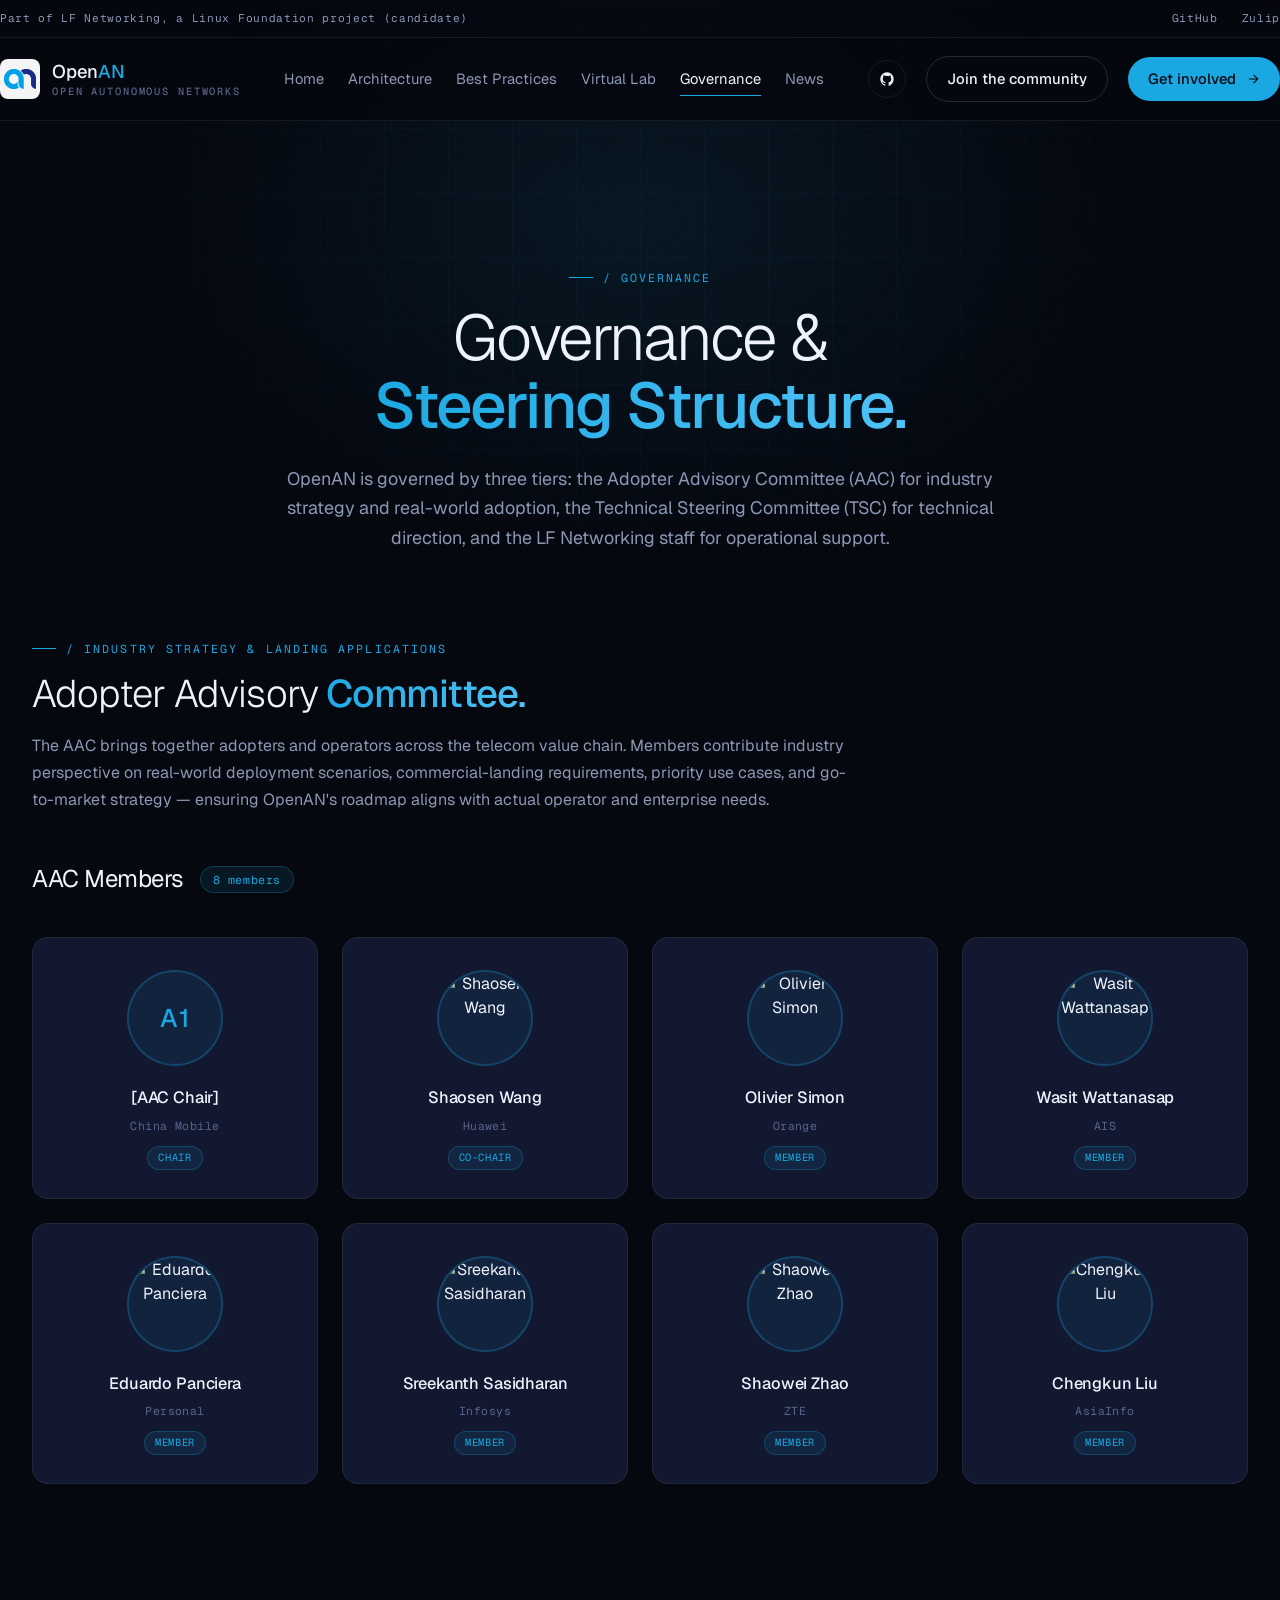
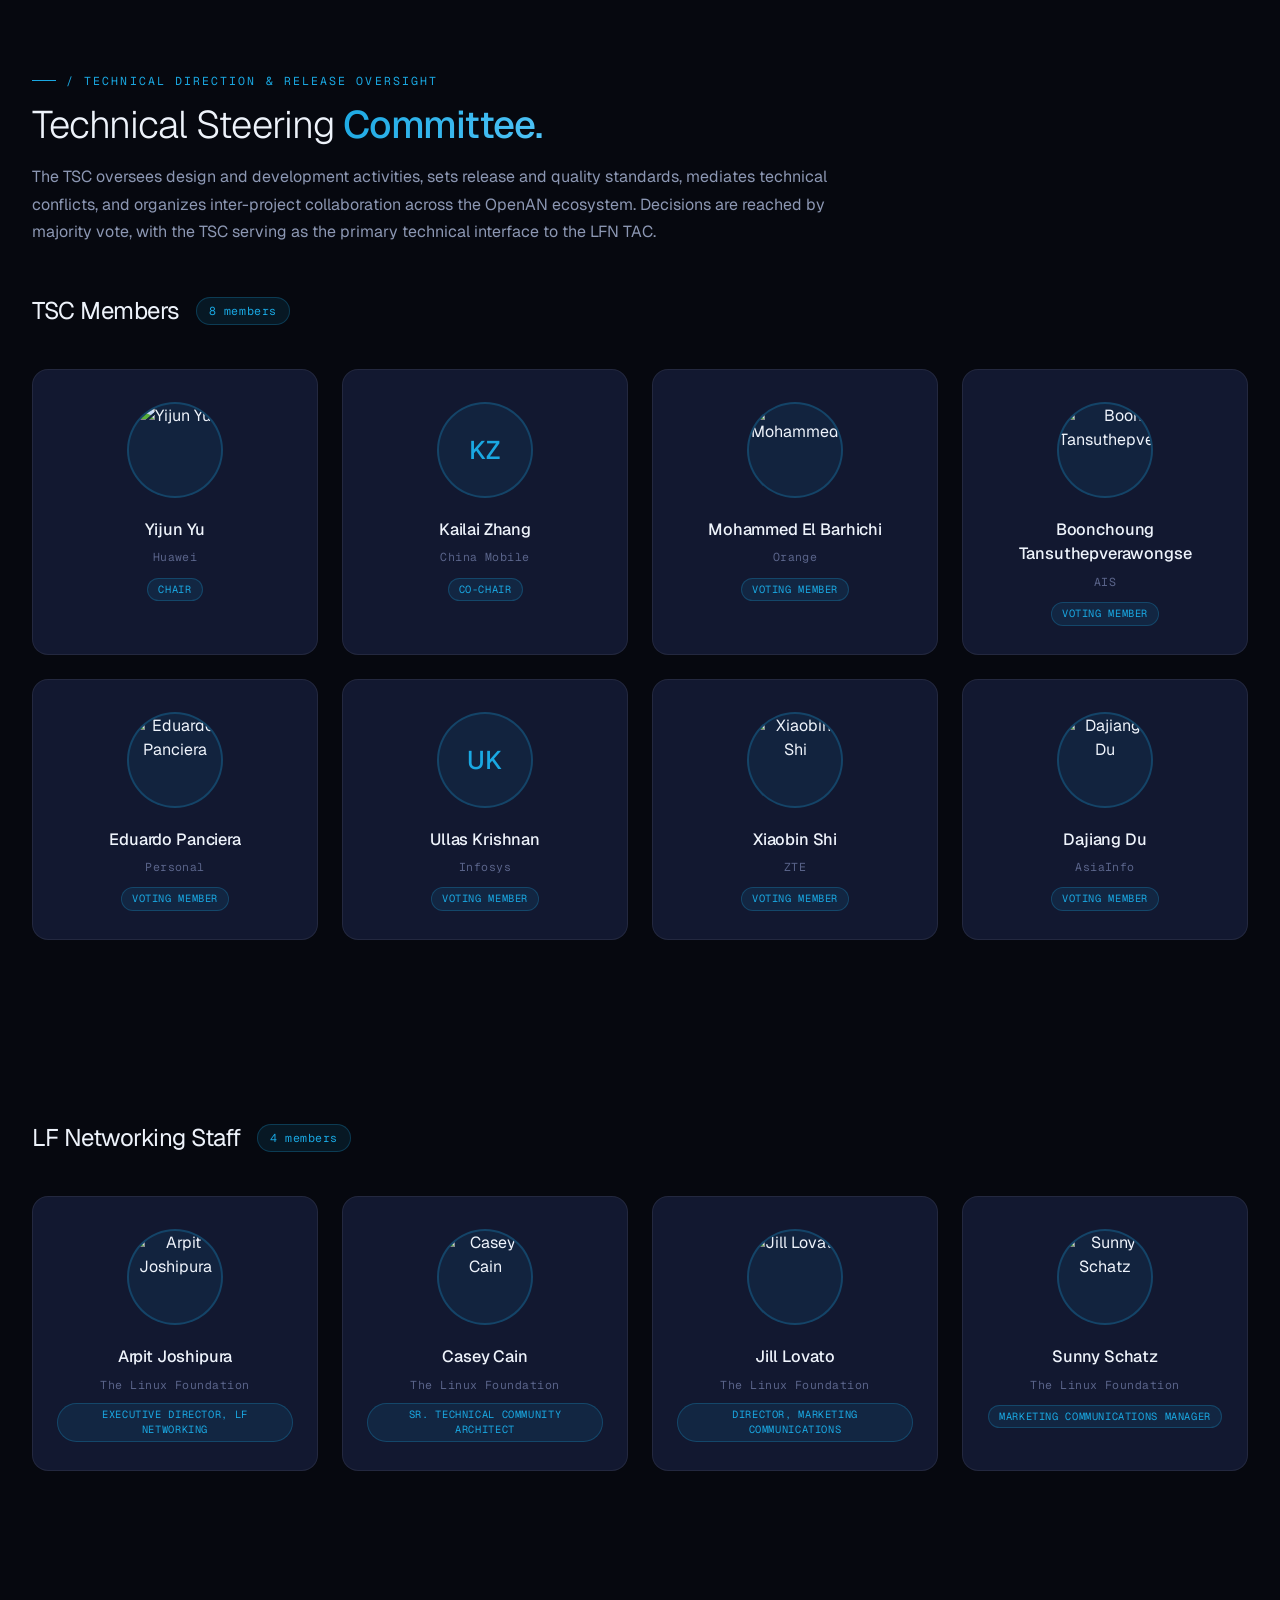
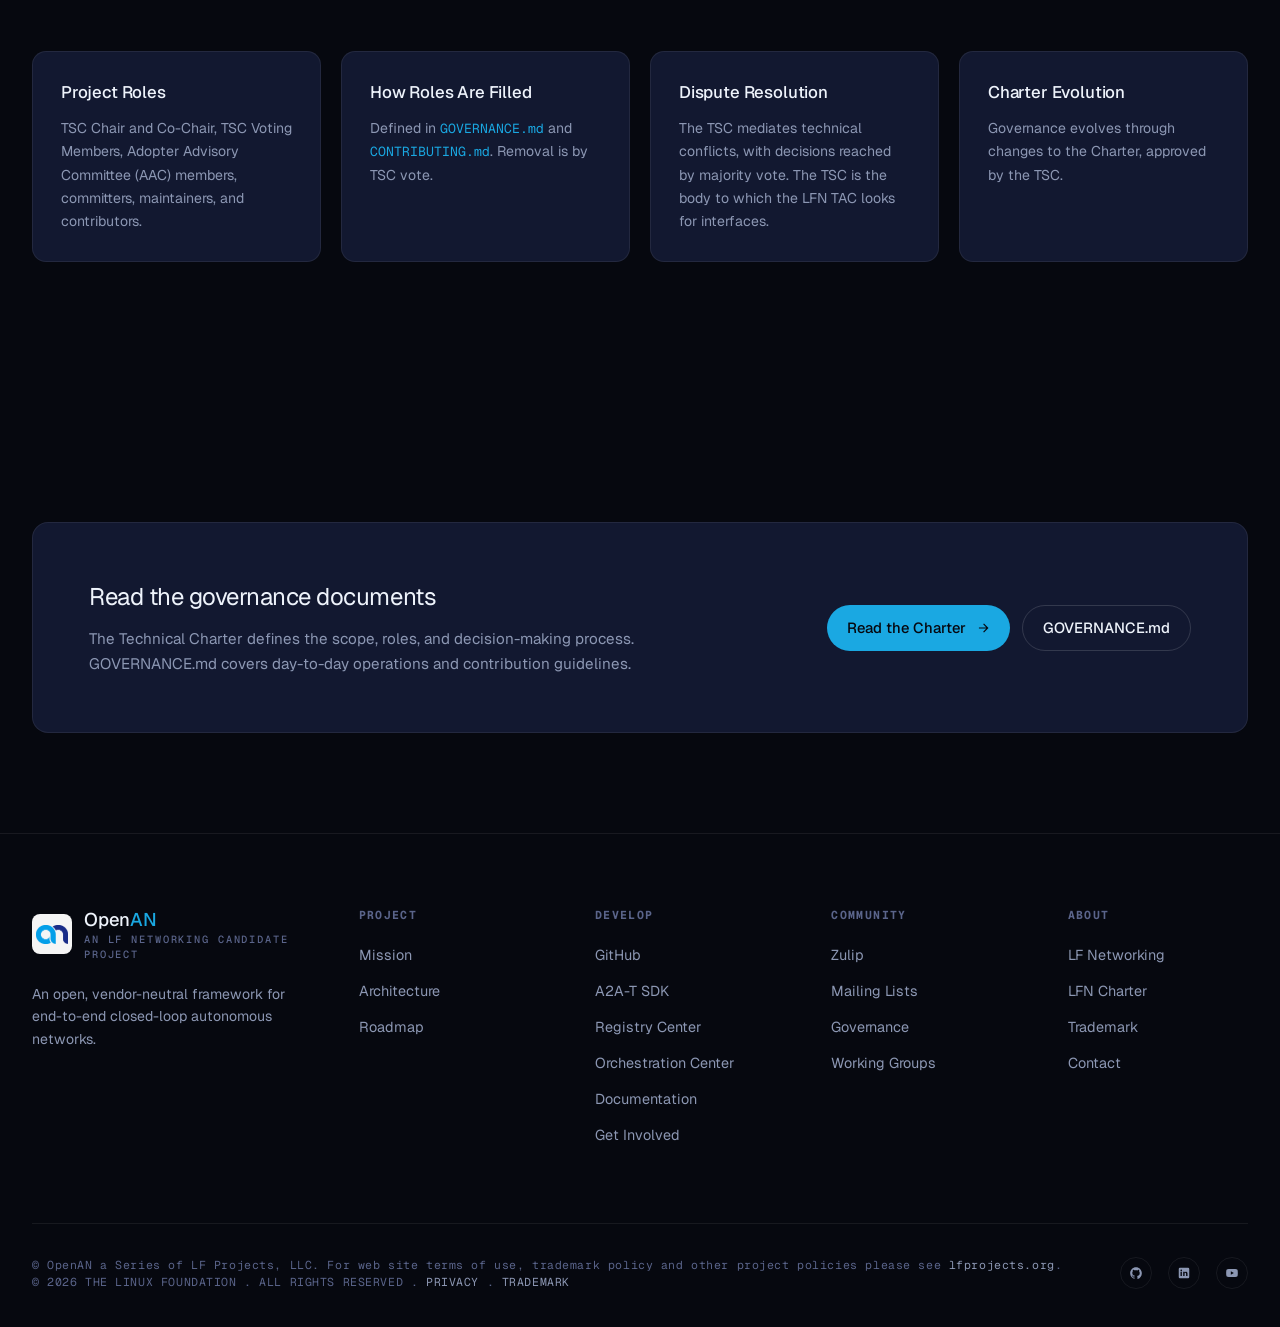
==== governance.html @ 557bc619 "feat: add Virtual Lab page with Showroom demo cards Signed-off-by: XunliYang <yangxunli1@huawei.com>" ====
<!DOCTYPE html>
<html lang="en">
<head>
<meta charset="UTF-8" />
<meta name="viewport" content="width=device-width, initial-scale=1.0" />
<title>Governance - OpenAN</title>
<meta name="description" content="OpenAN Technical Steering Committee and governance structure.">
<link rel="preconnect" href="https://fonts.googleapis.com">
<link rel="preconnect" href="https://fonts.gstatic.com" crossorigin>
<link href="https://fonts.googleapis.com/css2?family=Geist:wght@300;400;500;600;700&family=Geist+Mono:wght@400;500&display=swap" rel="stylesheet">
<link rel="icon" type="image/png" href="./src/images/openan-logo.png">
<link rel="stylesheet" href="components/navbar.css">
<style>
  :root {
    --void: #06080f;
    --bg: #0c1020;
    --surface: #121830;
    --surface-2: #1a2142;
    --border: rgba(255,255,255,0.07);
    --border-strong: rgba(255,255,255,0.14);
    --text: #eef3fb;
    --text-muted: #8c97b3;
    --text-dim: #5a648a;
    --signal: #1aa8e2;
    --signal-2: #4fc3f7;
    --signal-bright: #29b6f6;
    --deep: #1a2b8c;
    --accent: #00bcd4;
    --grid-line: rgba(26,168,226,0.04);

    --display: 'Geist', system-ui, -apple-system, 'Segoe UI', sans-serif;
    --sans: 'Geist', system-ui, -apple-system, 'Segoe UI', sans-serif;
    --mono: 'Geist Mono', ui-monospace, 'SF Mono', Menlo, monospace;
  }

  * { box-sizing: border-box; margin: 0; padding: 0; }
  html { scroll-behavior: smooth; }
  body {
    background: var(--void);
    color: var(--text);
    font-family: var(--sans);
    font-size: 16px;
    line-height: 1.5;
    -webkit-font-smoothing: antialiased;
  }

  body::before {
    content: "";
    position: fixed; inset: 0;
    background-image:
      linear-gradient(var(--grid-line) 1px, transparent 1px),
      linear-gradient(90deg, var(--grid-line) 1px, transparent 1px);
    background-size: 64px 64px;
    pointer-events: none;
    z-index: 0;
    mask-image: radial-gradient(ellipse at top, black 30%, transparent 75%);
  }
  body::after {
    content: "";
    position: fixed; top: -20%; left: 50%;
    width: 1200px; height: 800px;
    transform: translateX(-50%);
    background: radial-gradient(ellipse at center, rgba(26,168,226,0.10), transparent 60%);
    pointer-events: none;
    z-index: 0;
  }

  a { color: inherit; text-decoration: none; }

  section { padding: 100px 0; position: relative; z-index: 1; }

  .kicker {
    font-family: var(--mono);
    font-size: 0.72rem;
    letter-spacing: 0.18em;
    text-transform: uppercase;
    color: var(--signal);
    display: inline-flex;
    align-items: center;
    gap: 10px;
  }
  .kicker::before {
    content: "";
    width: 24px; height: 1px;
    background: var(--signal);
  }

  .section-head {
    display: grid;
    grid-template-columns: 1fr 1fr;
    gap: 80px;
    align-items: end;
    margin-bottom: 64px;
  }
  .section-head h2 {
    font-family: var(--display);
    font-weight: 300;
    font-size: clamp(2rem, 4.2vw, 3.4rem);
    line-height: 1.06;
    letter-spacing: -0.025em;
    margin-top: 18px;
  }
  .section-head h2 em {
    font-style: normal;
    font-weight: 500;
    background: linear-gradient(120deg, var(--signal), var(--signal-2));
    -webkit-background-clip: text;
    background-clip: text;
    -webkit-text-fill-color: transparent;
  }
  .section-head p {
    color: var(--text-muted);
    font-size: 1.05rem;
    line-height: 1.6;
  }
  .section-tag { color: var(--signal); }

  /* ---------- PAGE HERO ---------- */
  .page-hero {
    padding: 140px 0 80px;
    position: relative;
    text-align: center;
  }
  .page-hero .kicker { justify-content: center; }
  .page-hero h1 {
    font-family: var(--display);
    font-weight: 300;
    font-size: clamp(2.4rem, 5.2vw, 4rem);
    line-height: 1.06;
    letter-spacing: -0.03em;
    margin-top: 18px;
    margin-bottom: 24px;
  }
  .page-hero h1 em {
    font-style: normal;
    font-weight: 500;
    background: linear-gradient(120deg, var(--signal), var(--signal-2));
    -webkit-background-clip: text;
    background-clip: text;
    -webkit-text-fill-color: transparent;
  }
  .page-hero-sub {
    font-size: 1.12rem;
    color: var(--text-muted);
    max-width: 720px;
    margin: 0 auto;
    line-height: 1.65;
  }

  /* ---------- GOVERNANCE INFO ---------- */
  .gov-info-grid {
    display: grid;
    grid-template-columns: repeat(4, 1fr);
    gap: 20px;
    margin-bottom: 80px;
  }
  .gov-info-card {
    background: var(--surface);
    border: 1px solid var(--border);
    border-radius: 14px;
    padding: 28px;
  }
  .gov-info-card h4 {
    font-family: var(--display);
    font-weight: 500;
    font-size: 1.05rem;
    margin-bottom: 12px;
    letter-spacing: -0.01em;
    color: var(--text);
  }
  .gov-info-card p {
    color: var(--text-muted);
    font-size: 0.88rem;
    line-height: 1.65;
  }
  .gov-info-card code {
    font-family: var(--mono);
    color: var(--signal);
    font-size: 0.82rem;
  }

  /* ---------- MEMBER GRID ---------- */
  .member-section {
    margin-bottom: 80px;
  }
  .member-section-header {
    display: flex;
    align-items: center;
    gap: 16px;
    margin-bottom: 40px;
  }
  .member-section-header h3 {
    font-family: var(--display);
    font-weight: 400;
    font-size: 1.5rem;
    letter-spacing: -0.02em;
  }
  .member-section-header .count {
    font-family: var(--mono);
    font-size: 0.72rem;
    color: var(--signal);
    background: rgba(26,168,226,0.1);
    border: 1px solid rgba(26,168,226,0.25);
    padding: 4px 12px;
    border-radius: 999px;
    letter-spacing: 0.05em;
  }

  .committee-intro {
    max-width: 820px;
    margin: 0 0 48px 0;
  }
  .committee-intro .committee-title {
    font-family: var(--display);
    font-weight: 300;
    font-size: clamp(1.8rem, 3vw, 2.6rem);
    line-height: 1.1;
    letter-spacing: -0.025em;
    margin: 14px 0 18px;
  }
  .committee-intro .committee-title em {
    font-style: normal;
    font-weight: 500;
    background: linear-gradient(120deg, var(--signal), var(--signal-2));
    -webkit-background-clip: text;
    background-clip: text;
    -webkit-text-fill-color: transparent;
  }
  .committee-intro .committee-desc {
    color: var(--text-muted);
    font-size: 1rem;
    line-height: 1.7;
  }

  .member-grid {
    display: grid;
    grid-template-columns: repeat(4, 1fr);
    gap: 24px;
  }

  .member-card {
    background: var(--surface);
    border: 1px solid var(--border);
    border-radius: 16px;
    padding: 32px 24px 28px;
    text-align: center;
    transition: all 0.25s;
  }
  .member-card:hover {
    border-color: var(--signal);
    transform: translateY(-3px);
    box-shadow: 0 12px 32px -16px rgba(26,168,226,0.4);
  }

  .member-avatar {
    width: 96px;
    height: 96px;
    border-radius: 50%;
    margin: 0 auto 20px;
    overflow: hidden;
    border: 2px solid rgba(26,168,226,0.25);
    position: relative;
    background: rgba(26,168,226,0.08);
  }
  .member-avatar img {
    width: 100%;
    height: 100%;
    object-fit: cover;
  }
  .member-avatar .initials {
    width: 100%;
    height: 100%;
    display: grid;
    place-items: center;
    font-family: var(--display);
    font-weight: 500;
    font-size: 1.6rem;
    color: var(--signal);
    letter-spacing: 0.02em;
  }

  .member-card .name {
    font-family: var(--display);
    font-weight: 500;
    font-size: 1.02rem;
    margin-bottom: 6px;
    letter-spacing: -0.01em;
    color: var(--text);
  }
  .member-card .org {
    font-family: var(--mono);
    font-size: 0.72rem;
    color: var(--text-dim);
    letter-spacing: 0.04em;
    margin-bottom: 10px;
  }
  .member-card .role-tag {
    display: inline-block;
    font-family: var(--mono);
    font-size: 0.65rem;
    color: var(--signal);
    background: rgba(26,168,226,0.1);
    border: 1px solid rgba(26,168,226,0.25);
    padding: 3px 10px;
    border-radius: 999px;
    letter-spacing: 0.06em;
    text-transform: uppercase;
  }

  /* ---------- GOVERNANCE CTA ---------- */
  .gov-cta {
    background: var(--surface);
    border: 1px solid var(--border);
    border-radius: 16px;
    padding: 56px;
    display: flex;
    align-items: center;
    justify-content: space-between;
    gap: 40px;
    margin-top: 80px;
  }
  .gov-cta h3 {
    font-family: var(--display);
    font-weight: 400;
    font-size: 1.5rem;
    letter-spacing: -0.02em;
    margin-bottom: 12px;
  }
  .gov-cta p {
    color: var(--text-muted);
    font-size: 0.95rem;
    line-height: 1.6;
    max-width: 560px;
  }
  .gov-cta-actions {
    display: flex;
    gap: 12px;
    flex-shrink: 0;
  }

  /* ---------- FOOTER ---------- */
  .footer {
    border-top: 1px solid var(--border);
    padding: 72px 0 36px;
    background: var(--void);
  }
  .footer-grid {
    display: grid;
    grid-template-columns: 1.5fr 1fr 1fr 1fr 1fr;
    gap: 56px;
    margin-bottom: 64px;
  }
  .footer-brand p {
    color: var(--text-muted);
    font-size: 0.88rem;
    line-height: 1.6;
    margin-top: 20px;
    max-width: 320px;
  }
  .footer-col h5 {
    font-family: var(--mono);
    font-size: 0.72rem;
    color: var(--text-dim);
    text-transform: uppercase;
    letter-spacing: 0.12em;
    margin-bottom: 20px;
  }
  .footer-col ul { list-style: none; }
  .footer-col li { margin-bottom: 12px; }
  .footer-col a {
    color: var(--text-muted);
    font-size: 0.9rem;
    transition: color 0.2s;
  }
  .footer-col a:hover { color: var(--signal); }
  .footer-bottom {
    border-top: 1px solid var(--border);
    padding-top: 32px;
    display: flex;
    justify-content: space-between;
    align-items: center;
    font-family: var(--mono);
    font-size: 0.72rem;
    color: var(--text-dim);
    letter-spacing: 0.05em;
  }
  .footer-social { display: flex; gap: 16px; }
  .footer-social a {
    width: 32px; height: 32px;
    border: 1px solid var(--border);
    border-radius: 50%;
    display: grid;
    place-items: center;
    color: var(--text-muted);
    transition: all 0.2s;
  }
  .footer-social a:hover {
    border-color: var(--signal);
    color: var(--signal);
  }

  /* ---------- RESPONSIVE ---------- */
  @media (max-width: 1024px) {
    .page-hero { padding: 100px 0 60px; }
    .gov-info-grid { grid-template-columns: repeat(2, 1fr); }
    .member-grid { grid-template-columns: repeat(3, 1fr); }
    .section-head { grid-template-columns: 1fr; gap: 24px; align-items: start; margin-bottom: 48px; }
    .gov-cta { flex-direction: column; text-align: center; padding: 40px; }
    .gov-cta p { max-width: 100%; }
    .footer-grid { grid-template-columns: repeat(2, 1fr); gap: 40px; }
  }
  @media (max-width: 640px) {
    section { padding: 72px 0; }
    .gov-info-grid { grid-template-columns: 1fr; }
    .member-grid { grid-template-columns: repeat(2, 1fr); gap: 16px; }
    .member-card { padding: 24px 16px 20px; }
    .member-avatar { width: 72px; height: 72px; }
    .member-avatar .initials { font-size: 1.2rem; }
    .footer-grid { grid-template-columns: 1fr; }
  }

  @media (prefers-reduced-motion: reduce) {
    *, *::before, *::after { animation: none !important; transition-duration: 0.01ms !important; }
  }
</style>
</head>
<body>

<!-- NAVBAR COMPONENT — injected from components/navbar.html by components/navbar.js -->
<div id="navbar" data-active="governance">
  <noscript>
    <div class="container" style="display:flex; align-items:center; gap:18px; flex-wrap:wrap; padding-top:14px; padding-bottom:14px; font-size:0.9rem;">
      <a href="index.html" style="font-weight:600;">OpenAN</a>
      <a href="index.html#about">About</a>
      <a href="best-practices.html">Best Practices</a>
      <a href="virtual-lab.html">Virtual Lab</a>
      <a href="architecture.html">Architecture</a>
      <a href="index.html#roadmap">Roadmap</a>
      <a href="index.html#community">Community</a>
      <a href="governance.html">Governance</a>
    </div>
  </noscript>
</div>

<!-- PAGE HERO -->
<section class="page-hero">
  <div class="container">
    <span class="kicker">/ Governance</span>
    <h1>Governance &amp;<br/><em>Steering Structure.</em></h1>
    <p class="page-hero-sub">OpenAN is governed by three tiers: the Adopter Advisory Committee (AAC) for industry strategy and real-world adoption, the Technical Steering Committee (TSC) for technical direction, and the LF Networking staff for operational support.</p>
  </div>
</section>

<!-- AAC MODULE -->
<section style="padding-top: 0;">
  <div class="container">
    <div class="committee-intro">
      <span class="kicker section-tag">/ Industry strategy &amp; landing applications</span>
      <h2 class="committee-title">Adopter Advisory<em>&nbsp;Committee.</em></h2>
      <p class="committee-desc">The AAC brings together adopters and operators across the telecom value chain. Members contribute industry perspective on real-world deployment scenarios, commercial-landing requirements, priority use cases, and go-to-market strategy — ensuring OpenAN's roadmap aligns with actual operator and enterprise needs.</p>
    </div>

    <div class="member-section">
      <div class="member-section-header">
        <h3>AAC Members</h3>
        <span class="count">8 members</span>
      </div>

      <div class="member-grid">
        <div class="member-card">
          <div class="member-avatar">
            <div class="initials">A1</div>
          </div>
          <div class="name">[AAC Chair]</div>
          <div class="org">China Mobile</div>
          <span class="role-tag">Chair</span>
        </div>

        <div class="member-card">
          <div class="member-avatar">
            <img src="./src/images/aac/ShaosenWang.jpg" alt="Shaosen Wang">
          </div>
          <div class="name">Shaosen Wang</div>
          <div class="org">Huawei</div>
          <span class="role-tag">Co-Chair</span>
        </div>

        <div class="member-card">
          <div class="member-avatar">
            <img src="./src/images/aac/OliverSimon.jpg" alt="Olivier Simon">
          </div>
          <div class="name">Olivier Simon</div>
          <div class="org">Orange</div>
          <span class="role-tag">Member</span>
        </div>

        <div class="member-card">
          <div class="member-avatar">
            <img src="./src/images/aac/WasitWattanasap.jpg" alt="Wasit Wattanasap">
          </div>
          <div class="name">Wasit Wattanasap</div>
          <div class="org">AIS</div>
          <span class="role-tag">Member</span>
        </div>

        <div class="member-card">
          <div class="member-avatar">
            <img src="./src/images/aac/EduardoPanciera.jpg" alt="Eduardo Panciera">
          </div>
          <div class="name">Eduardo Panciera</div>
          <div class="org">Personal</div>
          <span class="role-tag">Member</span>
        </div>

        <div class="member-card">
          <div class="member-avatar">
            <img src="./src/images/aac/SreekanthSasidharan.jpg" alt="Sreekanth Sasidharan">
          </div>
          <div class="name">Sreekanth Sasidharan</div>
          <div class="org">Infosys</div>
          <span class="role-tag">Member</span>
        </div>

        <div class="member-card">
          <div class="member-avatar">
            <img src="./src/images/aac/ShaoweiZhao.png" alt="Shaowei Zhao">
          </div>
          <div class="name">Shaowei Zhao</div>
          <div class="org">ZTE</div>
          <span class="role-tag">Member</span>
        </div>

        <div class="member-card">
          <div class="member-avatar">
            <img src="./src/images/aac/ChengkunLiu.jpeg" alt="Chengkun Liu">
          </div>
          <div class="name">Chengkun Liu</div>
          <div class="org">AsiaInfo</div>
          <span class="role-tag">Member</span>
        </div>
      </div>
    </div>
  </div>
</section>

<!-- TSC MODULE -->
<section style="padding-top: 0;">
  <div class="container">
    <div class="committee-intro">
      <span class="kicker section-tag">/ Technical direction &amp; release oversight</span>
      <h2 class="committee-title">Technical Steering<em>&nbsp;Committee.</em></h2>
      <p class="committee-desc">The TSC oversees design and development activities, sets release and quality standards, mediates technical conflicts, and organizes inter-project collaboration across the OpenAN ecosystem. Decisions are reached by majority vote, with the TSC serving as the primary technical interface to the LFN TAC.</p>
    </div>

    <div class="member-section">
      <div class="member-section-header">
        <h3>TSC Members</h3>
        <span class="count">8 members</span>
      </div>

      <div class="member-grid">
        <div class="member-card">
          <div class="member-avatar">
            <!-- Replace src with actual photo when available -->
            <img src="./src/images/tsc/YijunYu.jpg" alt="Yijun Yu">
          </div>
          <div class="name">Yijun Yu</div>
          <div class="org">Huawei</div>
          <span class="role-tag">Chair</span>
        </div>

        <div class="member-card">
          <div class="member-avatar">
            <div class="initials">KZ</div>
          </div>
          <div class="name">Kailai Zhang</div>
          <div class="org">China Mobile</div>
          <span class="role-tag">Co-Chair</span>
        </div>

        <div class="member-card">
          <div class="member-avatar">
            <img src="./src/images/tsc/Mohammed.png" alt="Mohammed">
          </div>
          <div class="name">Mohammed El Barhichi</div>
          <div class="org">Orange</div>
          <span class="role-tag">Voting Member</span>
        </div>

        <div class="member-card">
          <div class="member-avatar">
            <img src="./src/images/tsc/BoonchoungTansuthepverawongse.png" alt="Boonchoung Tansuthepverawongse">
          </div>
          <div class="name">Boonchoung Tansuthepverawongse</div>
          <div class="org">AIS</div>
          <span class="role-tag">Voting Member</span>
        </div>

        <div class="member-card">
          <div class="member-avatar">
           <img src="./src/images/tsc/EduardoPanciera.jpg" alt="Eduardo Panciera">
          </div>
          <div class="name">Eduardo Panciera</div>
          <div class="org">Personal</div>
          <span class="role-tag">Voting Member</span>
        </div>

        <div class="member-card">
          <div class="member-avatar">
            <div class="initials">UK</div>
          </div>
          <div class="name">Ullas Krishnan</div>
          <div class="org">Infosys</div>
          <span class="role-tag">Voting Member</span>
        </div>

        <div class="member-card">
          <div class="member-avatar">
            <img src="./src/images/tsc/XiaobinShi.png" alt="Xiaobin Shi">
          </div>
          <div class="name">Xiaobin Shi</div>
          <div class="org">ZTE</div>
          <span class="role-tag">Voting Member</span>
        </div>

        <div class="member-card">
          <div class="member-avatar">
            <img src="./src/images/aac/DajiangDu.jpeg" alt="Dajiang Du">
          </div>
          <div class="name">Dajiang Du</div>
          <div class="org">AsiaInfo</div>
          <span class="role-tag">Voting Member</span>
        </div>
      </div>
    </div>
  </div>
</section>

<!-- LF NETWORKING STAFF -->
<section style="padding-top: 0;">
  <div class="container">
    <div class="member-section">
      <div class="member-section-header">
        <h3>LF Networking Staff</h3>
        <span class="count">4 members</span>
      </div>

      <div class="member-grid">
        <div class="member-card">
          <div class="member-avatar">
            <img src="./src/images/lfstaff/Arpit.avif" alt="Arpit Joshipura">
          </div>
          <div class="name">Arpit Joshipura</div>
          <div class="org">The Linux Foundation</div>
          <span class="role-tag">Executive Director, LF Networking</span>
        </div>

        <div class="member-card">
          <div class="member-avatar">
            <img src="./src/images/lfstaff/Casey-Cain.avif" alt="Casey Cain">
          </div>
          <div class="name">Casey Cain</div>
          <div class="org">The Linux Foundation</div>
          <span class="role-tag">Sr. Technical Community Architect</span>
        </div>

        <div class="member-card">
          <div class="member-avatar">
            <img src="./src/images/lfstaff/jill.avif" alt="Jill Lovato">
          </div>
          <div class="name">Jill Lovato</div>
          <div class="org">The Linux Foundation</div>
          <span class="role-tag">Director, Marketing Communications</span>
        </div>

        <div class="member-card">
          <div class="member-avatar">
            <img src="./src/images/lfstaff/Sunny-Schatz.avif" alt="Sunny Schatz">
          </div>
          <div class="name">Sunny Schatz</div>
          <div class="org">The Linux Foundation</div>
          <span class="role-tag">Marketing Communications Manager</span>
        </div>
      </div>
    </div>
  </div>
</section>

<!-- GOVERNANCE INFO -->
<section style="padding-top: 0;">
  <div class="container">
    <div class="gov-info-grid">
      <div class="gov-info-card">
        <h4>Project Roles</h4>
        <p>TSC Chair and Co-Chair, TSC Voting Members, Adopter Advisory Committee (AAC) members, committers, maintainers, and contributors.</p>
      </div>
      <div class="gov-info-card">
        <h4>How Roles Are Filled</h4>
        <p>Defined in <code>GOVERNANCE.md</code> and <code>CONTRIBUTING.md</code>. Removal is by TSC vote.</p>
      </div>
      <div class="gov-info-card">
        <h4>Dispute Resolution</h4>
        <p>The TSC mediates technical conflicts, with decisions reached by majority vote. The TSC is the body to which the LFN TAC looks for interfaces.</p>
      </div>
      <div class="gov-info-card">
        <h4>Charter Evolution</h4>
        <p>Governance evolves through changes to the Charter, approved by the TSC.</p>
      </div>
    </div>
  </div>
</section>

<!-- GOVERNANCE CTA -->
<section style="padding-top: 0;">
  <div class="container">
    <div class="gov-cta">
      <div>
        <h3>Read the governance documents</h3>
        <p>The Technical Charter defines the scope, roles, and decision-making process. GOVERNANCE.md covers day-to-day operations and contribution guidelines.</p>
      </div>
      <div class="gov-cta-actions">
        <a href="https://github.com/project-openan/governance/blob/main/OpenAN%20Technical%20Charter%2006-22-2026.pdf" class="btn btn-primary">
          Read the Charter
          <svg width="14" height="14" viewBox="0 0 24 24" fill="none" stroke="currentColor" stroke-width="2"><path d="M5 12h14M13 5l7 7-7 7"/></svg>
        </a>
        <a href="https://github.com/project-openan/governance/blob/main/GOVERNANCE.md" class="btn btn-ghost">GOVERNANCE.md</a>
      </div>
    </div>
  </div>
</section>

<!-- FOOTER -->
<footer class="footer">
  <div class="container">
    <div class="footer-grid">
      <div class="footer-brand">
        <a class="logo" href="./index.html">
          <div class="logo-mark">
            <img src="./src/images/openan-logo.png" alt="OpenAN logo">
          </div>
          <div class="logo-text">
            Open<b style="color: var(--signal); font-weight: 500;">AN</b>
            <span>An LF Networking Candidate Project</span>
          </div>
        </a>
        <p>An open, vendor-neutral framework for end-to-end closed-loop autonomous networks.</p>
      </div>

      <div class="footer-col">
        <h5>Project</h5>
        <ul>
          <li><a href="./index.html#about">Mission</a></li>
          <li><a href="./architecture.html">Architecture</a></li>
          <li><a href="./index.html#roadmap">Roadmap</a></li>
        </ul>
      </div>

      <div class="footer-col">
        <h5>Develop</h5>
        <ul>
          <li><a href="https://github.com/project-openan">GitHub</a></li>
          <li><a href="https://github.com/project-openan/a2a-t-sdk-python">A2A-T SDK</a></li>
          <li><a href="https://github.com/project-openan/registry-center">Registry Center</a></li>
          <li><a href="https://github.com/project-openan/orchestration-center">Orchestration Center</a></li>
          <li><a href="https://github.com/project-openan/docs">Documentation</a></li>
          <li><a href="./index.html#get-involved">Get Involved</a></li>
        </ul>
      </div>

      <div class="footer-col">
        <h5>Community</h5>
        <ul>
          <li><a href="https://linuxfoundation.zulipchat.com">Zulip</a></li>
          <li><a href="https://lists.openan.dev">Mailing Lists</a></li>
          <li><a href="./governance.html">Governance</a></li>
          <li><a href="./index.html#community">Working Groups</a></li>
        </ul>
      </div>

      <div class="footer-col">
        <h5>About</h5>
        <ul>
          <li><a href="https://lfnetworking.org">LF Networking</a></li>
          <li><a href="https://lfnetworking.org/wp-content/uploads/sites/7/2022/04/LF-Networking-Fund-Charter-updated-2020-04-29.pdf">LFN Charter</a></li>
          <li><a href="https://www.linuxfoundation.org/legal/trademark-usage">Trademark</a></li>
          <li><a href="mailto:info@lfnetworking.org">Contact</a></li>
        </ul>
      </div>
    </div>

    <div class="footer-bottom">
      <div>
        &copy; OpenAN a Series of LF Projects, LLC. For web site terms of use, trademark policy and other project policies please see <a href="https://lfprojects.org" style="color: var(--text-muted);">lfprojects.org</a>.<br/>
        &copy; 2026 THE LINUX FOUNDATION . ALL RIGHTS RESERVED . <a href="https://www.linuxfoundation.org/legal/privacy-policy" style="color: var(--text-muted);">PRIVACY</a> . <a href="https://www.linuxfoundation.org/legal/trademark-usage" style="color: var(--text-muted);">TRADEMARK</a>
      </div>
      <div class="footer-social">
        <a href="https://github.com/project-openan" aria-label="GitHub"><svg width="14" height="14" viewBox="0 0 24 24" fill="currentColor"><path d="M12 2C6.48 2 2 6.59 2 12.25c0 4.53 2.87 8.37 6.84 9.73.5.09.68-.22.68-.5 0-.24-.01-.88-.01-1.73-2.78.62-3.37-1.37-3.37-1.37-.45-1.18-1.11-1.49-1.11-1.49-.91-.64.07-.62.07-.62 1 .07 1.53 1.05 1.53 1.05.89 1.57 2.34 1.11 2.91.85.09-.66.35-1.11.63-1.37-2.22-.26-4.55-1.13-4.55-5.05 0-1.12.39-2.03 1.03-2.74-.1-.26-.45-1.3.1-2.7 0 0 .84-.27 2.75 1.05A9.5 9.5 0 0 1 12 7.36c.85.01 1.71.12 2.51.34 1.91-1.32 2.75-1.05 2.75-1.05.55 1.4.2 2.44.1 2.7.64.71 1.03 1.62 1.03 2.74 0 3.93-2.34 4.79-4.57 5.04.36.32.68.94.68 1.9 0 1.37-.01 2.48-.01 2.81 0 .27.18.59.69.49C19.14 20.61 22 16.78 22 12.25 22 6.59 17.52 2 12 2z"/></svg></a>
        <a href="https://www.linkedin.com/company/lf-networking" aria-label="LinkedIn"><svg width="14" height="14" viewBox="0 0 24 24" fill="currentColor"><path d="M19 3a2 2 0 0 1 2 2v14a2 2 0 0 1-2 2H5a2 2 0 0 1-2-2V5a2 2 0 0 1 2-2zM8.34 17V10H6v7zM7.17 8.92a1.36 1.36 0 1 0 0-2.71 1.36 1.36 0 0 0 0 2.71zM18 17v-3.83c0-2.27-1.21-3.32-2.83-3.32a2.44 2.44 0 0 0-2.21 1.22V10h-2.34v7h2.34v-3.91c0-1.04.39-1.62 1.21-1.62.84 0 1.45.5 1.45 1.65V17z"/></svg></a>
        <a href="https://www.youtube.com/@LFNetworking" aria-label="YouTube"><svg width="14" height="14" viewBox="0 0 24 24" fill="currentColor"><path d="M21.6 7.2a2.5 2.5 0 0 0-1.76-1.77C18.25 5 12 5 12 5s-6.25 0-7.84.43A2.5 2.5 0 0 0 2.4 7.2C2 8.78 2 12 2 12s0 3.22.4 4.8a2.5 2.5 0 0 0 1.76 1.77C5.75 19 12 19 12 19s6.25 0 7.84-.43a2.5 2.5 0 0 0 1.76-1.77C22 15.22 22 12 22 12s0-3.22-.4-4.8zM10 15V9l5.2 3-5.2 3z"/></svg></a>
      </div>
    </div>
  </div>
</footer>

<script src="components/navbar.js"></script>
</body>
</html>
---- components/navbar.css ----
/* ============================================================
   Navbar Component - shared navigation styles (single source of truth)
   Depends on CSS variables (--void/--border/--signal etc.) defined in
   each page's :root.
   Inline navbar styles are forbidden in pages.
   Provides the .container / .btn* system required by the component:
   all three pages reference this file, and the .btn* styles used by
   page content areas (hero CTA, gov-cta, etc.) also come from here.
   ============================================================ */

/* ---------- CONTAINER (layout container required by the component) ---------- */
.container {
  max-width: 1320px;
  margin: 0 auto;
  padding: 0 32px;
  position: relative;
  z-index: 1;
}

/* ---------- TOP UTILITY BAR ---------- */
.topbar {
  border-bottom: 1px solid var(--border);
  background: rgba(6,8,15,0.6);
  backdrop-filter: blur(8px);
  position: relative;
  z-index: 50;
}
.topbar-inner {
  display: flex;
  justify-content: space-between;
  align-items: center;
  padding: 10px 0;
  font-family: var(--mono);
  font-size: 0.7rem;
  letter-spacing: 0.06em;
  color: var(--text-dim);
}
.topbar a { color: var(--text-muted); }
.topbar a:hover { color: var(--signal); }
.topbar-right { display: flex; gap: 24px; }

/* ---------- HEADER ---------- */
.header {
  position: sticky;
  top: 0;
  z-index: 100;
  background: rgba(6,8,15,0.85);
  backdrop-filter: blur(12px);
  border-bottom: 1px solid var(--border);
}
.header-inner {
  display: flex;
  align-items: center;
  justify-content: space-between;
  padding: 18px 0;
}
.logo {
  display: flex;
  align-items: center;
  gap: 12px;
}
.logo-mark {
  width: 40px; height: 40px;
  border-radius: 8px;
  display: grid;
  place-items: center;
  position: relative;
  overflow: hidden;
  flex-shrink: 0;
  background: rgba(255,255,255,0.96);
  padding: 4px;
}
.logo-mark img {
  width: 100%; height: 100%;
  object-fit: contain;
}
.logo-text {
  font-family: var(--display);
  font-weight: 500;
  font-size: 1.15rem;
  letter-spacing: -0.01em;
}
.logo-text span {
  font-family: var(--mono);
  font-size: 0.65rem;
  letter-spacing: 0.18em;
  color: var(--text-dim);
  display: block;
  margin-top: -2px;
  text-transform: uppercase;
}

/* ---------- NAV ---------- */
.nav {
  display: flex;
  gap: 24px;
  font-size: 0.92rem;
  font-weight: 400;
}
.nav a {
  color: var(--text-muted);
  transition: color 0.2s;
  position: relative;
  padding: 6px 0;
  white-space: nowrap;
}
.nav a:hover { color: var(--text); }
.nav a::after {
  content: "";
  position: absolute;
  left: 0; right: 100%; bottom: 0;
  height: 1px;
  background: var(--signal);
  transition: right 0.3s ease;
}
.nav a:hover::after { right: 0; }
.nav a.active { color: var(--text); }
.nav a.active::after { right: 0; }

/* ---------- HEADER ACTIONS ---------- */
.header-actions { display: flex; align-items: center; gap: 20px; }
.icon-btn {
  width: 38px; height: 38px;
  border: 1px solid var(--border);
  border-radius: 50%;
  display: grid;
  place-items: center;
  transition: all 0.2s;
}
.icon-btn:hover { border-color: var(--signal); color: var(--signal); }

/* ---------- BUTTONS (shared by header-actions and page content areas) ---------- */
.btn {
  display: inline-flex;
  align-items: center;
  gap: 10px;
  padding: 11px 20px;
  border-radius: 999px;
  font-weight: 500;
  font-size: 0.92rem;
  transition: all 0.25s;
}
.btn-primary {
  background: var(--signal);
  color: var(--void);
}
.btn-primary:hover {
  background: var(--text);
  box-shadow: 0 0 0 4px rgba(26,168,226,0.18);
}
.btn-ghost {
  border: 1px solid var(--border-strong);
  color: var(--text);
}
.btn-ghost:hover { border-color: var(--signal); color: var(--signal); }

/* ---------- HAMBURGER (mobile menu toggle, wired up in navbar.js) ---------- */
.hamburger {
  display: none;
  width: 38px; height: 38px;
  border: 1px solid var(--border);
  border-radius: 50%;
  place-items: center;
  cursor: pointer;
  background: none;
  color: var(--text);
}
.hamburger:hover { border-color: var(--signal); color: var(--signal); }

/* ---------- BREADCRUMB ----------
   Shown only on detail pages (News detail / Best Practices case pages),
   below the navbar at the top-left. A single-row path of clickable
   ancestor links separated by "/" (see ADR-013). */
.breadcrumb {
  display: flex;
  align-items: center;
  gap: 8px;
  margin: 0 0 40px;
  font-family: var(--mono);
  font-size: 0.82rem;
  letter-spacing: 0.02em;
}
.breadcrumb a {
  color: var(--text-muted);
  padding: 4px 6px;
  border-radius: 6px;
  transition: color 0.2s;
}
.breadcrumb a:hover { color: var(--signal); }
.breadcrumb-sep {
  color: var(--text-dim);
  opacity: 0.6;
  user-select: none;
  pointer-events: none;
}
.breadcrumb-current {
  color: var(--text-muted);
  padding: 4px 6px;
  border-radius: 6px;
}

/* ---------- RESPONSIVE ---------- */
@media (max-width: 1024px) {
  .nav { display: none; }
  .hamburger { display: grid; }

  /* Expanded mobile menu: full-width panel dropped below the header
     (toggled by adding .open to .nav in navbar.js). */
  .nav.open {
    display: flex;
    position: absolute;
    top: 100%;
    left: 0;
    right: 0;
    flex-direction: column;
    gap: 0;
    padding: 8px 32px 16px;
    background: rgba(6,8,15,0.97);
    backdrop-filter: blur(12px);
    border-bottom: 1px solid var(--border);
  }
  .nav.open a {
    padding: 12px 0;
    font-size: 1rem;
    border-bottom: 1px solid var(--border);
  }
  .nav.open a:last-child { border-bottom: none; }
  .nav.open a::after { display: none; }
}
@media (max-width: 640px) {
  .container { padding: 0 20px; }
  .topbar-right { display: none; }
  .header-actions .btn-ghost { display: none; }
  .nav.open { padding-left: 20px; padding-right: 20px; }
}
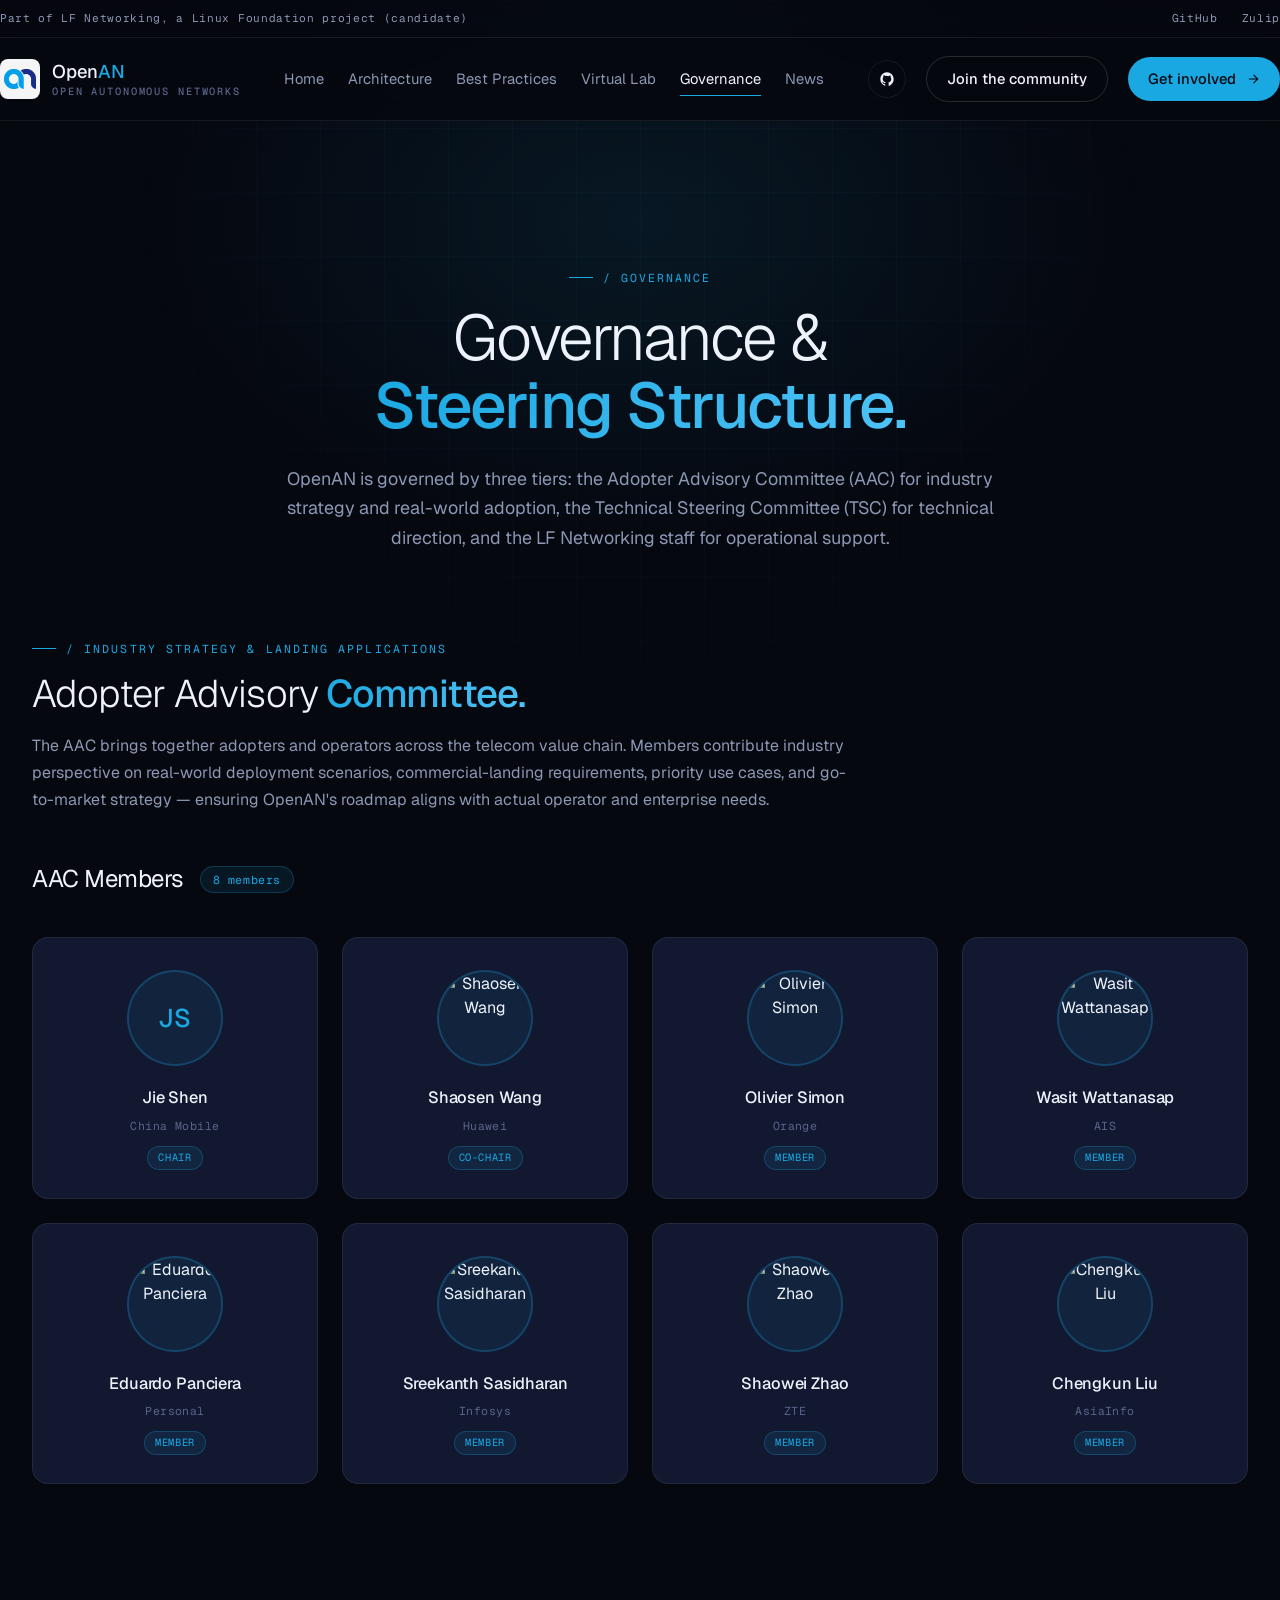
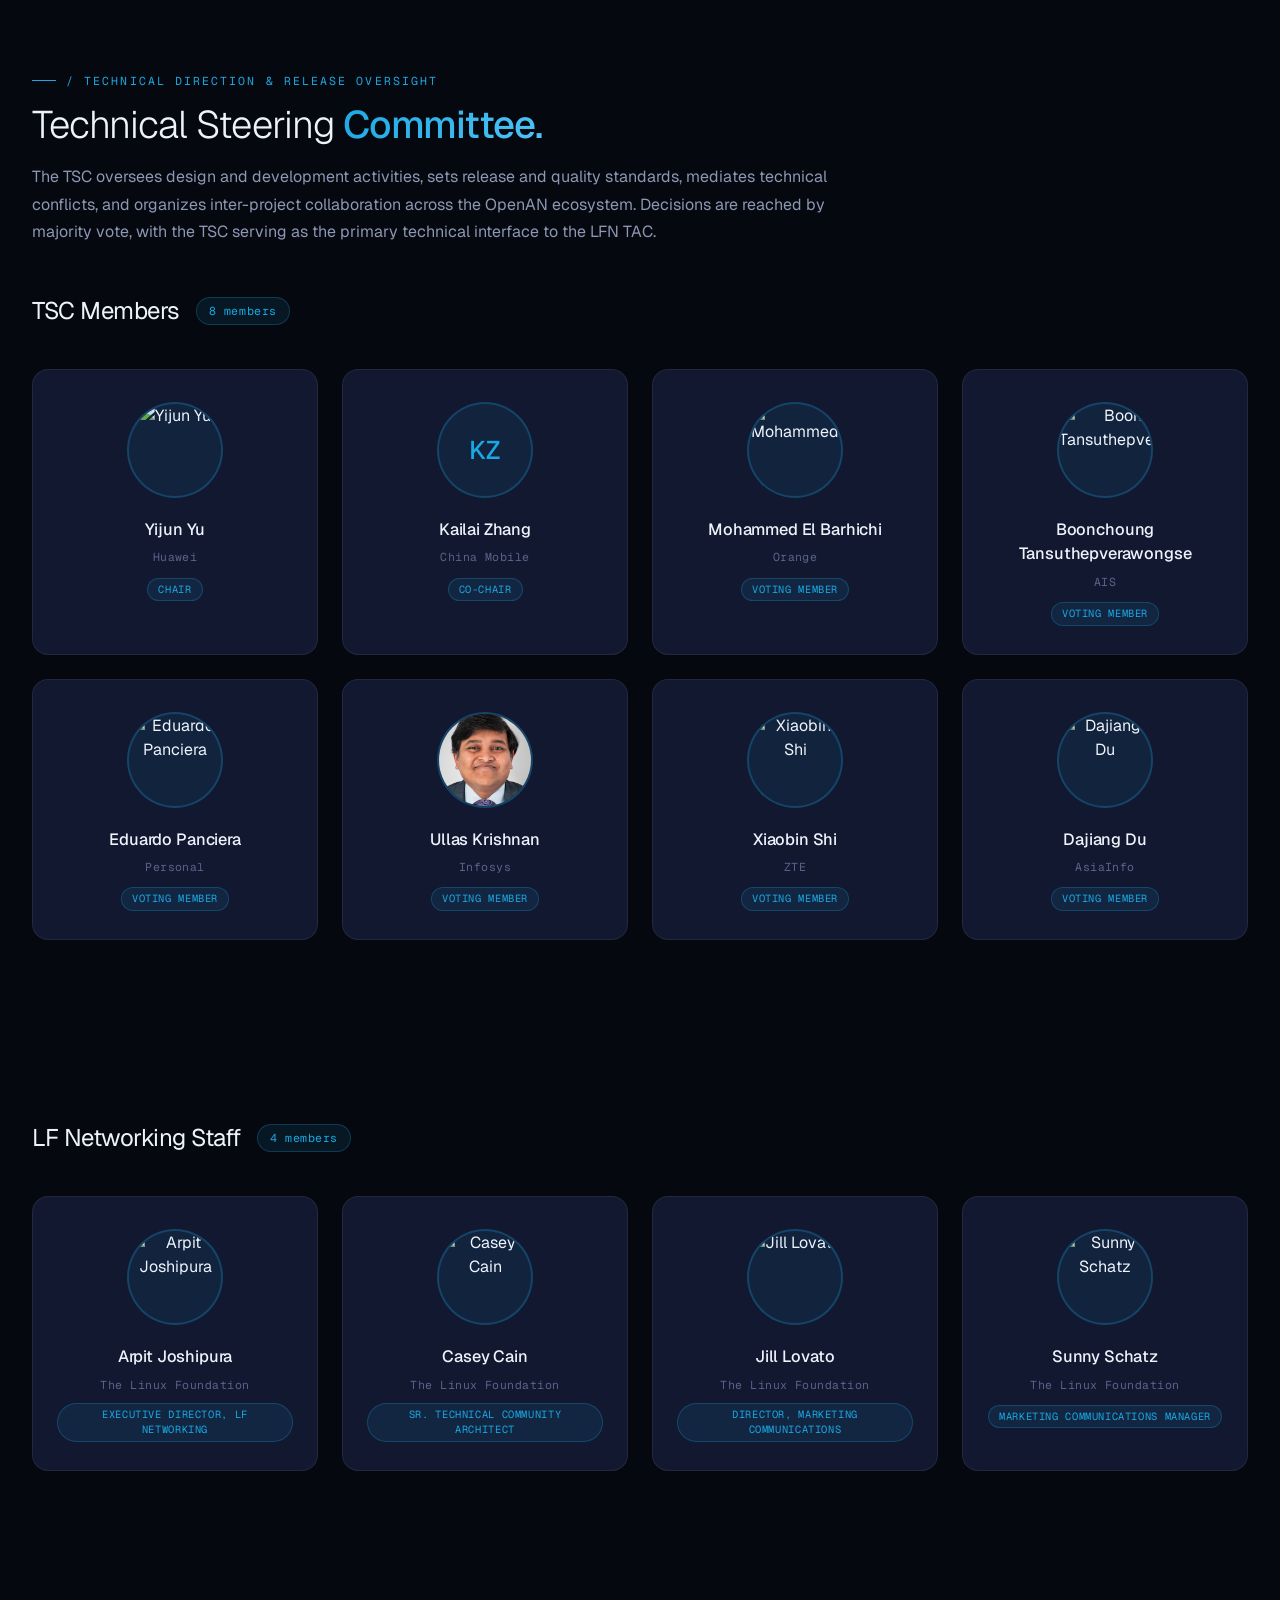
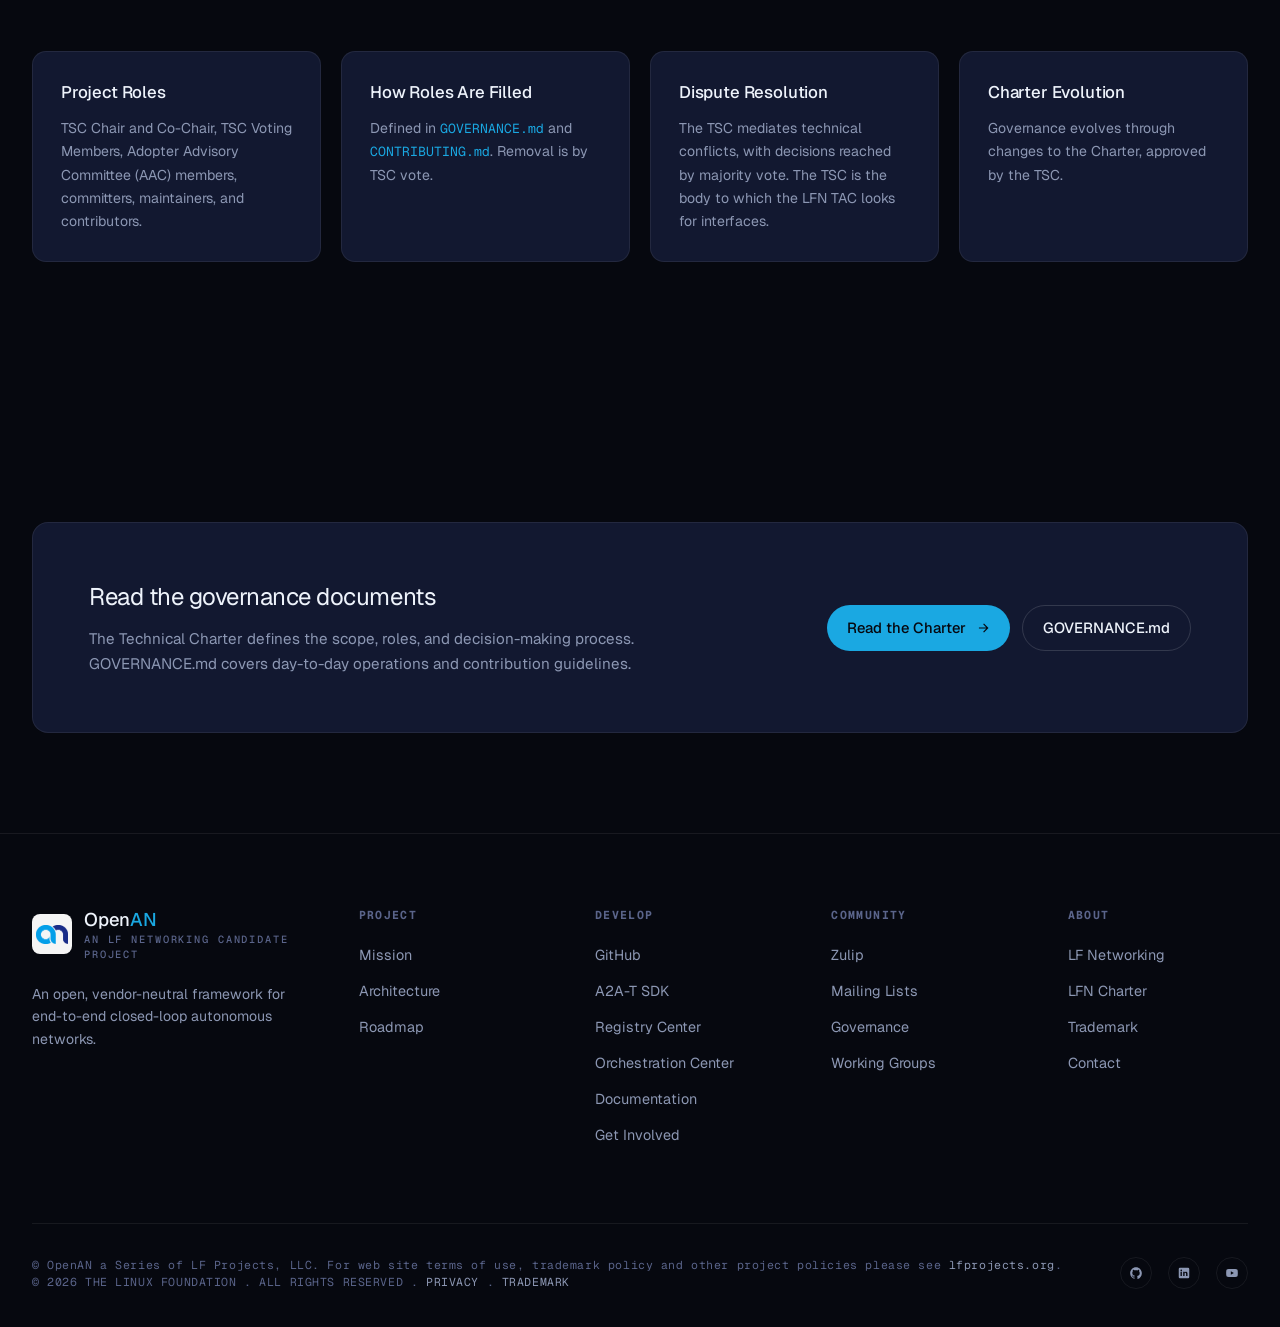
==== commit 1b2f757c: "feat: add Ullas profile and Jie Shen name Signed-off-by: Junjie Huang <huangjunjie72@huawei.com>" ====
--- a/governance.html
+++ b/governance.html
@@ -433,7 +433,6 @@
       <a href="index.html" style="font-weight:600;">OpenAN</a>
       <a href="index.html#about">About</a>
       <a href="best-practices.html">Best Practices</a>
-      <a href="virtual-lab.html">Virtual Lab</a>
       <a href="architecture.html">Architecture</a>
       <a href="index.html#roadmap">Roadmap</a>
       <a href="index.html#community">Community</a>
@@ -469,9 +468,9 @@
       <div class="member-grid">
         <div class="member-card">
           <div class="member-avatar">
-            <div class="initials">A1</div>
-          </div>
-          <div class="name">[AAC Chair]</div>
+            <div class="initials">JS</div>
+          </div>
+          <div class="name">Jie Shen</div>
           <div class="org">China Mobile</div>
           <span class="role-tag">Chair</span>
         </div>
@@ -607,7 +606,7 @@
 
         <div class="member-card">
           <div class="member-avatar">
-            <div class="initials">UK</div>
+            <img src="./src/images/tsc/UllasKrishnan.jpg" alt="Ullas Krishnan" style="object-position: center 25%;">
           </div>
           <div class="name">Ullas Krishnan</div>
           <div class="org">Infosys</div>
